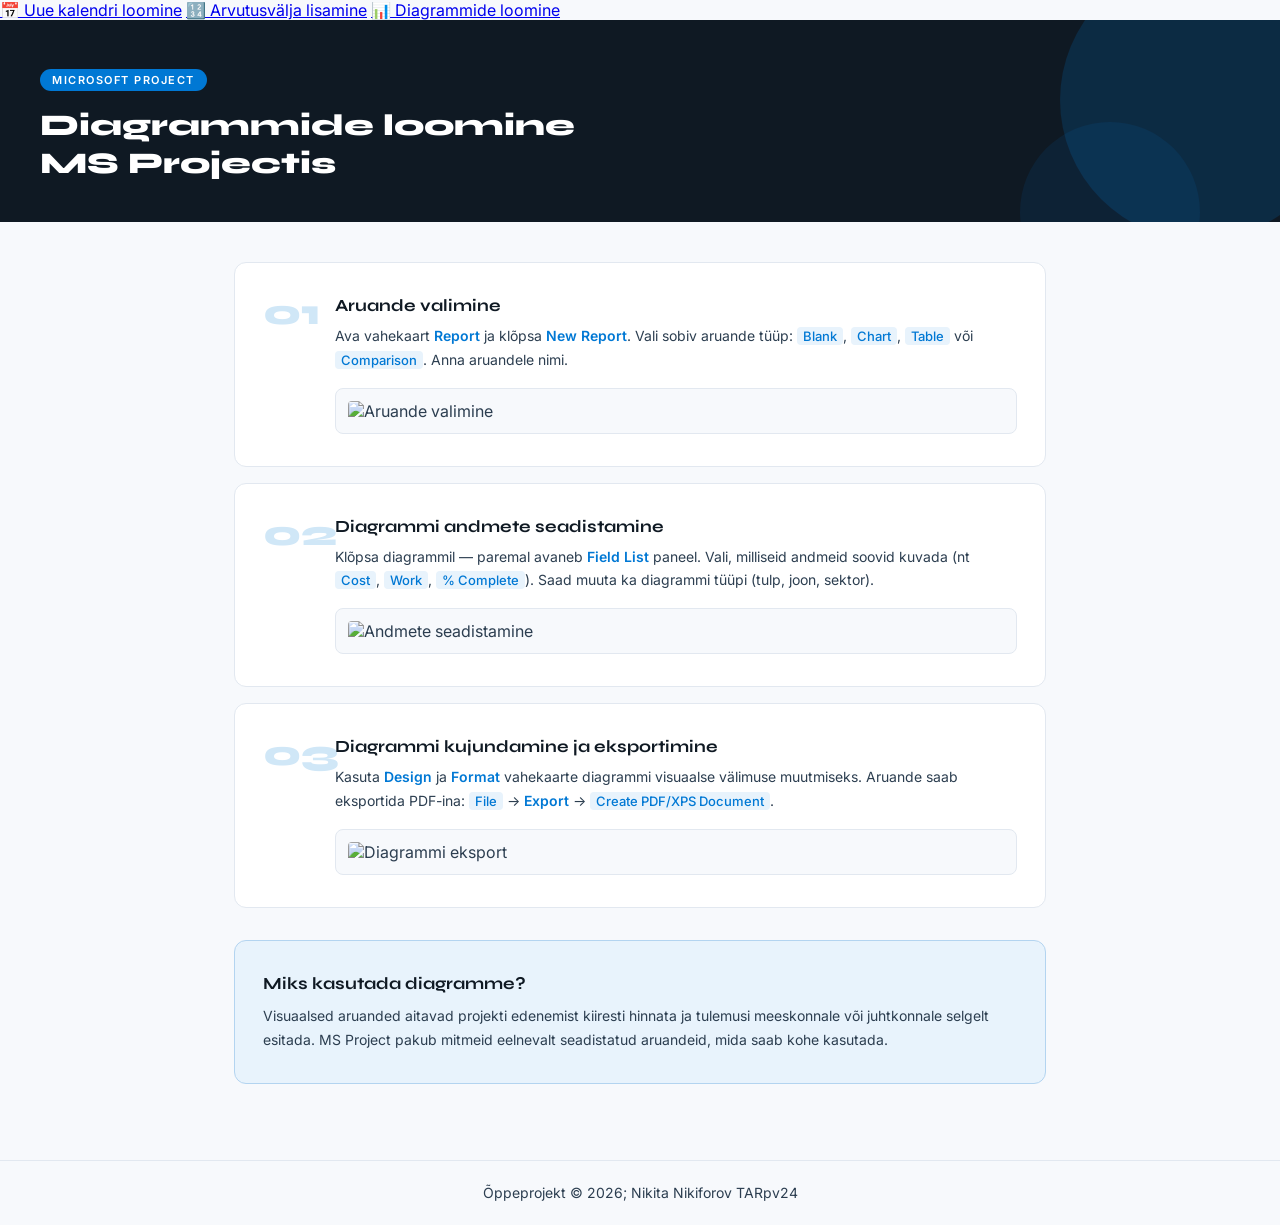
==== diagramm.html @ 7f4ee90f "Add files via upload" ====
<!DOCTYPE html>
<html lang="et">
<head>
  <meta charset="UTF-8">
  <meta name="viewport" content="width=device-width, initial-scale=1.0">
  <title>Diagrammid – MS Project juhend</title>
  <link rel="stylesheet" href="style.css">
</head>
<body>

<nav>
  <a href="index.html">📅 Uue kalendri loomine</a>
  <a href="valem.html">🔢 Arvutusvälja lisamine</a>
  <a href="diagramm.html" class="active">📊 Diagrammide loomine</a>
</nav>

<header>
  <div class="header-tag">Microsoft Project</div>
  <h1>Diagrammide loomine MS Projectis</h1>
</header>

<main>

  <section>
    <div class="step-num">01</div>
    <div class="step-content">
      <h2>Aruande valimine</h2>
      <p>Ava vahekaart <strong>Report</strong> ja klõpsa <strong>New Report</strong>. Vali sobiv aruande tüüp: <em>Blank</em>, <em>Chart</em>, <em>Table</em> või <em>Comparison</em>. Anna aruandele nimi.</p>
      <div class="img-box"><img src="img/diagramm1.png" alt="Aruande valimine"></div>
    </div>
  </section>

  <section>
    <div class="step-num">02</div>
    <div class="step-content">
      <h2>Diagrammi andmete seadistamine</h2>
      <p>Klõpsa diagrammil — paremal avaneb <strong>Field List</strong> paneel. Vali, milliseid andmeid soovid kuvada (nt <em>Cost</em>, <em>Work</em>, <em>% Complete</em>). Saad muuta ka diagrammi tüüpi (tulp, joon, sektor).</p>
      <div class="img-box"><img src="img/diagramm2.png" alt="Andmete seadistamine"></div>
    </div>
  </section>

  <section>
    <div class="step-num">03</div>
    <div class="step-content">
      <h2>Diagrammi kujundamine ja eksportimine</h2>
      <p>Kasuta <strong>Design</strong> ja <strong>Format</strong> vahekaarte diagrammi visuaalse välimuse muutmiseks. Aruande saab eksportida PDF-ina: <em>File</em> → <strong>Export</strong> → <em>Create PDF/XPS Document</em>.</p>
      <div class="img-box"><img src="img/diagramm3.png" alt="Diagrammi eksport"></div>
    </div>
  </section>

  <section class="summary">
    <h2>Miks kasutada diagramme?</h2>
    <p>Visuaalsed aruanded aitavad projekti edenemist kiiresti hinnata ja tulemusi meeskonnale või juhtkonnale selgelt esitada. MS Project pakub mitmeid eelnevalt seadistatud aruandeid, mida saab kohe kasutada.</p>
  </section>

</main>

<footer>
  <p>Õppeprojekt &copy; 2026; Nikita Nikiforov TARpv24</p>
</footer>

</body>
</html>
---- style.css ----
@import url('https://fonts.googleapis.com/css2?family=Inter:wght@400;500;600&family=Syne:wght@700;800&display=swap');

:root {
    --blue: #0078d4;
    --blue-light: #e8f3fc;
    --dark: #0f1923;
    --text: #2c3e50;
    --muted: #7f8c9a;
    --border: #e2e8f0;
    --bg: #f7f9fc;
}

* {
    box-sizing: border-box;
    margin: 0;
    padding: 0;
}

body {
    font-family: 'Inter', sans-serif;
    background: var(--bg);
    color: var(--text);
    min-height: 100vh;
}

/* HEADER */
header {
    background: var(--dark);
    color: #fff;
    padding: 48px 40px 40px;
    position: relative;
    overflow: hidden;
}

header::before {
    content: '';
    position: absolute;
    top: -60px;
    right: -60px;
    width: 280px;
    height: 280px;
    border-radius: 50%;
    background: rgba(0, 120, 212, 0.18);
}

header::after {
    content: '';
    position: absolute;
    bottom: -80px;
    right: 80px;
    width: 180px;
    height: 180px;
    border-radius: 50%;
    background: rgba(0, 120, 212, 0.1);
}

.header-tag {
    display: inline-block;
    background: var(--blue);
    color: #fff;
    font-size: 11px;
    font-weight: 600;
    letter-spacing: 1.5px;
    text-transform: uppercase;
    padding: 4px 12px;
    border-radius: 20px;
    margin-bottom: 16px;
}

header h1 {
    font-family: 'Syne', sans-serif;
    font-size: 30px;
    font-weight: 800;
    line-height: 1.25;
    max-width: 540px;
    position: relative;
    z-index: 1;
}

.author {
    margin-top: 14px;
    font-size: 13px;
    color: rgba(255,255,255,0.45);
    position: relative;
    z-index: 1;
}

/* MAIN */
main {
    max-width: 860px;
    margin: 0 auto;
    padding: 40px 24px 60px;
}

/* STEP SECTIONS */
section {
    display: flex;
    gap: 20px;
    align-items: flex-start;
    background: #fff;
    border: 1px solid var(--border);
    border-radius: 12px;
    padding: 32px 28px;
    margin-bottom: 16px;
    transition: box-shadow 0.2s, border-color 0.2s;
}

section:hover {
    box-shadow: 0 4px 20px rgba(0,0,0,0.07);
    border-color: #c8dff5;
}

section.summary {
    display: block;
    background: var(--blue-light);
    border-color: #b3d4f0;
    margin-top: 32px;
}

.step-num {
    font-family: 'Syne', sans-serif;
    font-size: 36px;
    font-weight: 800;
    color: #d0e7f7;
    line-height: 1;
    flex-shrink: 0;
    width: 52px;
    user-select: none;
}

.step-content {
    flex: 1;
}

h2 {
    font-family: 'Syne', sans-serif;
    font-size: 17px;
    font-weight: 700;
    color: var(--dark);
    margin-bottom: 8px;
}

p {
    font-size: 14px;
    line-height: 1.7;
    color: var(--text);
}

strong {
    color: var(--blue);
    font-weight: 600;
}

em {
    font-style: normal;
    background: var(--blue-light);
    color: var(--blue);
    padding: 1px 6px;
    border-radius: 4px;
    font-size: 13px;
    font-weight: 500;
}

.img-box {
    margin-top: 16px;
    background: var(--bg);
    border: 1px solid var(--border);
    border-radius: 8px;
    padding: 12px;
    width: 100%;
}

.img-box img {
    display: block;
    width: 100%;
    height: auto;
    border-radius: 4px;
}

/* SUMMARY */
.summary h2 {
    margin-bottom: 10px;
}

/* FOOTER */
footer {
    text-align: center;
    padding: 20px;
    font-size: 12px;
    color: var(--muted);
    border-top: 1px solid var(--border);
}
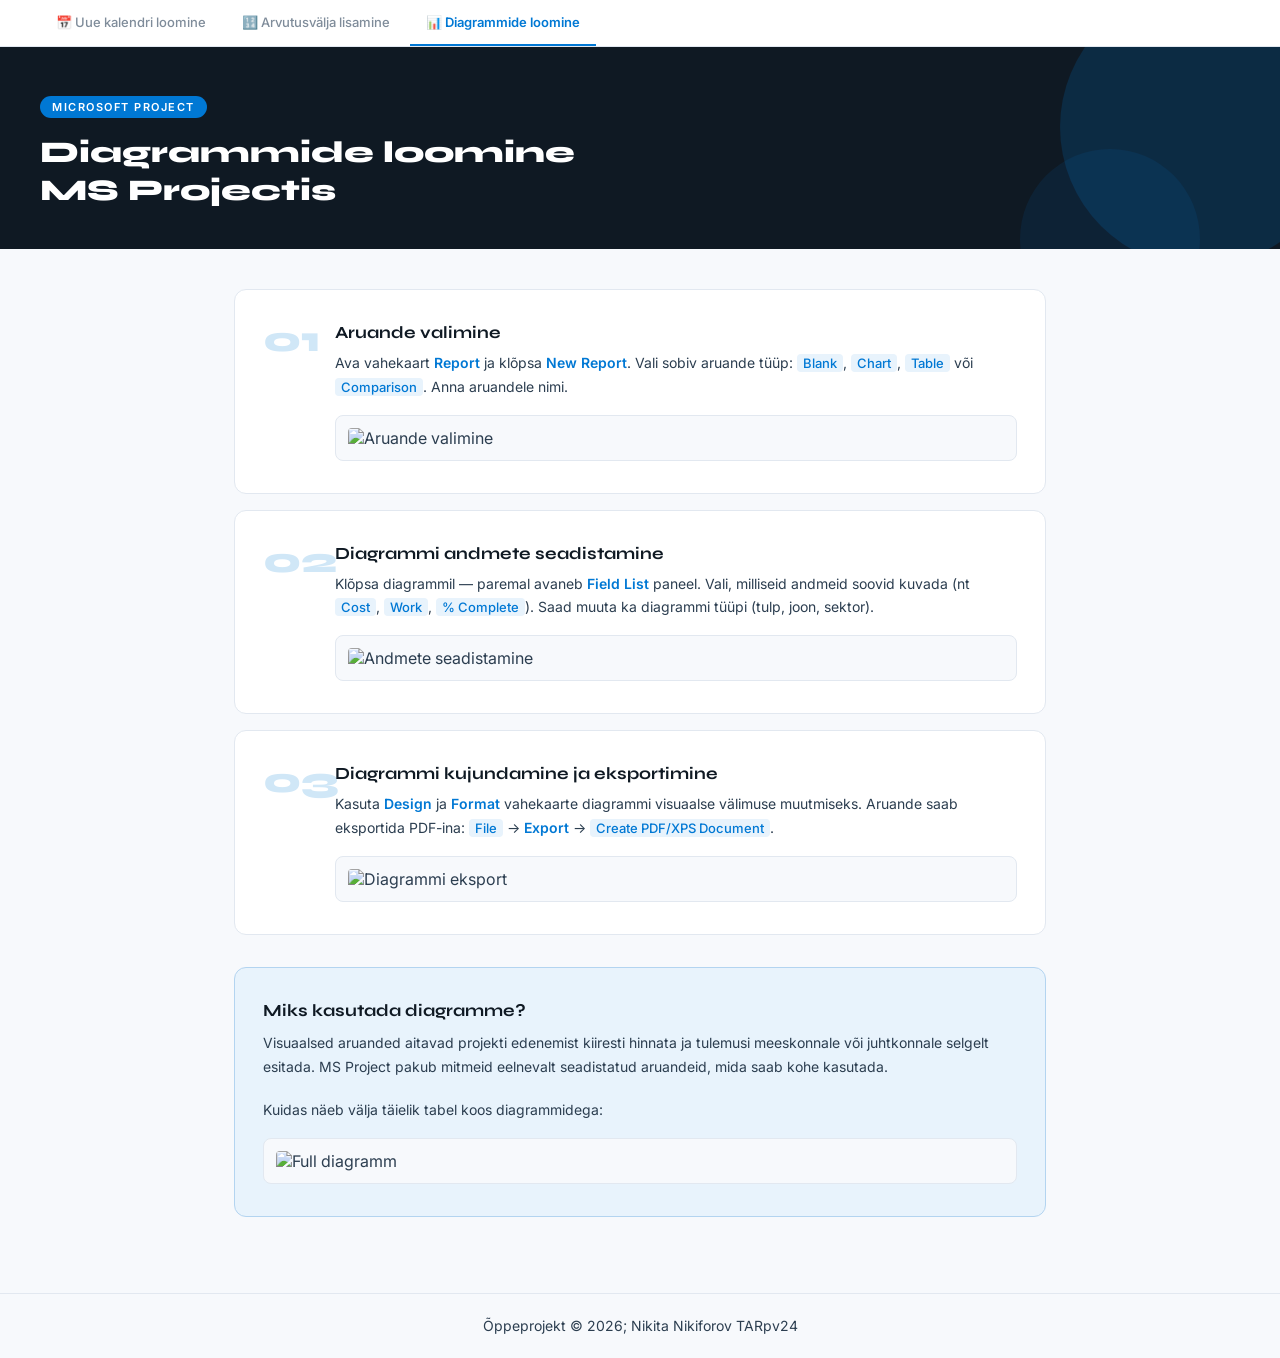
==== commit 275206f2: "Update diagramm.html with full diagram section Added a new section with a full diagram example." ====
--- a/diagramm.html
+++ b/diagramm.html
@@ -51,6 +51,8 @@
   <section class="summary">
     <h2>Miks kasutada diagramme?</h2>
     <p>Visuaalsed aruanded aitavad projekti edenemist kiiresti hinnata ja tulemusi meeskonnale või juhtkonnale selgelt esitada. MS Project pakub mitmeid eelnevalt seadistatud aruandeid, mida saab kohe kasutada.</p>
+    <br><p>Kuidas näeb välja täielik tabel koos diagrammidega:</p>
+    <div class="img-box"><img src="img/diagramm4.png" alt="Full diagramm"></div>
   </section>
 
 </main>
@@ -60,4 +62,4 @@
 </footer>
 
 </body>
-</html>+</html>
--- a/style.css
+++ b/style.css
@@ -23,7 +23,39 @@
     min-height: 100vh;
 }
 
-/* HEADER */
+/* ── NAV ── */
+nav {
+    background: #fff;
+    border-bottom: 1px solid var(--border);
+    padding: 0 40px;
+    display: flex;
+    align-items: center;
+    gap: 4px;
+}
+
+nav a {
+    display: inline-block;
+    padding: 14px 16px;
+    font-size: 13px;
+    font-weight: 500;
+    color: var(--muted);
+    text-decoration: none;
+    border-bottom: 2px solid transparent;
+    transition: color 0.15s, border-color 0.15s;
+    white-space: nowrap;
+}
+
+nav a:hover {
+    color: var(--blue);
+}
+
+nav a.active {
+    color: var(--blue);
+    border-bottom-color: var(--blue);
+    font-weight: 600;
+}
+
+/* ── HEADER ── */
 header {
     background: var(--dark);
     color: #fff;
@@ -72,7 +104,7 @@
     font-size: 30px;
     font-weight: 800;
     line-height: 1.25;
-    max-width: 540px;
+    max-width: 600px;
     position: relative;
     z-index: 1;
 }
@@ -85,14 +117,14 @@
     z-index: 1;
 }
 
-/* MAIN */
+/* ── MAIN ── */
 main {
     max-width: 860px;
     margin: 0 auto;
     padding: 40px 24px 60px;
 }
 
-/* STEP SECTIONS */
+/* ── SECTIONS ── */
 section {
     display: flex;
     gap: 20px;
@@ -161,6 +193,7 @@
     font-weight: 500;
 }
 
+/* ── IMAGE BOX ── */
 .img-box {
     margin-top: 16px;
     background: var(--bg);
@@ -177,12 +210,12 @@
     border-radius: 4px;
 }
 
-/* SUMMARY */
+/* ── SUMMARY ── */
 .summary h2 {
     margin-bottom: 10px;
 }
 
-/* FOOTER */
+/* ── FOOTER ── */
 footer {
     text-align: center;
     padding: 20px;
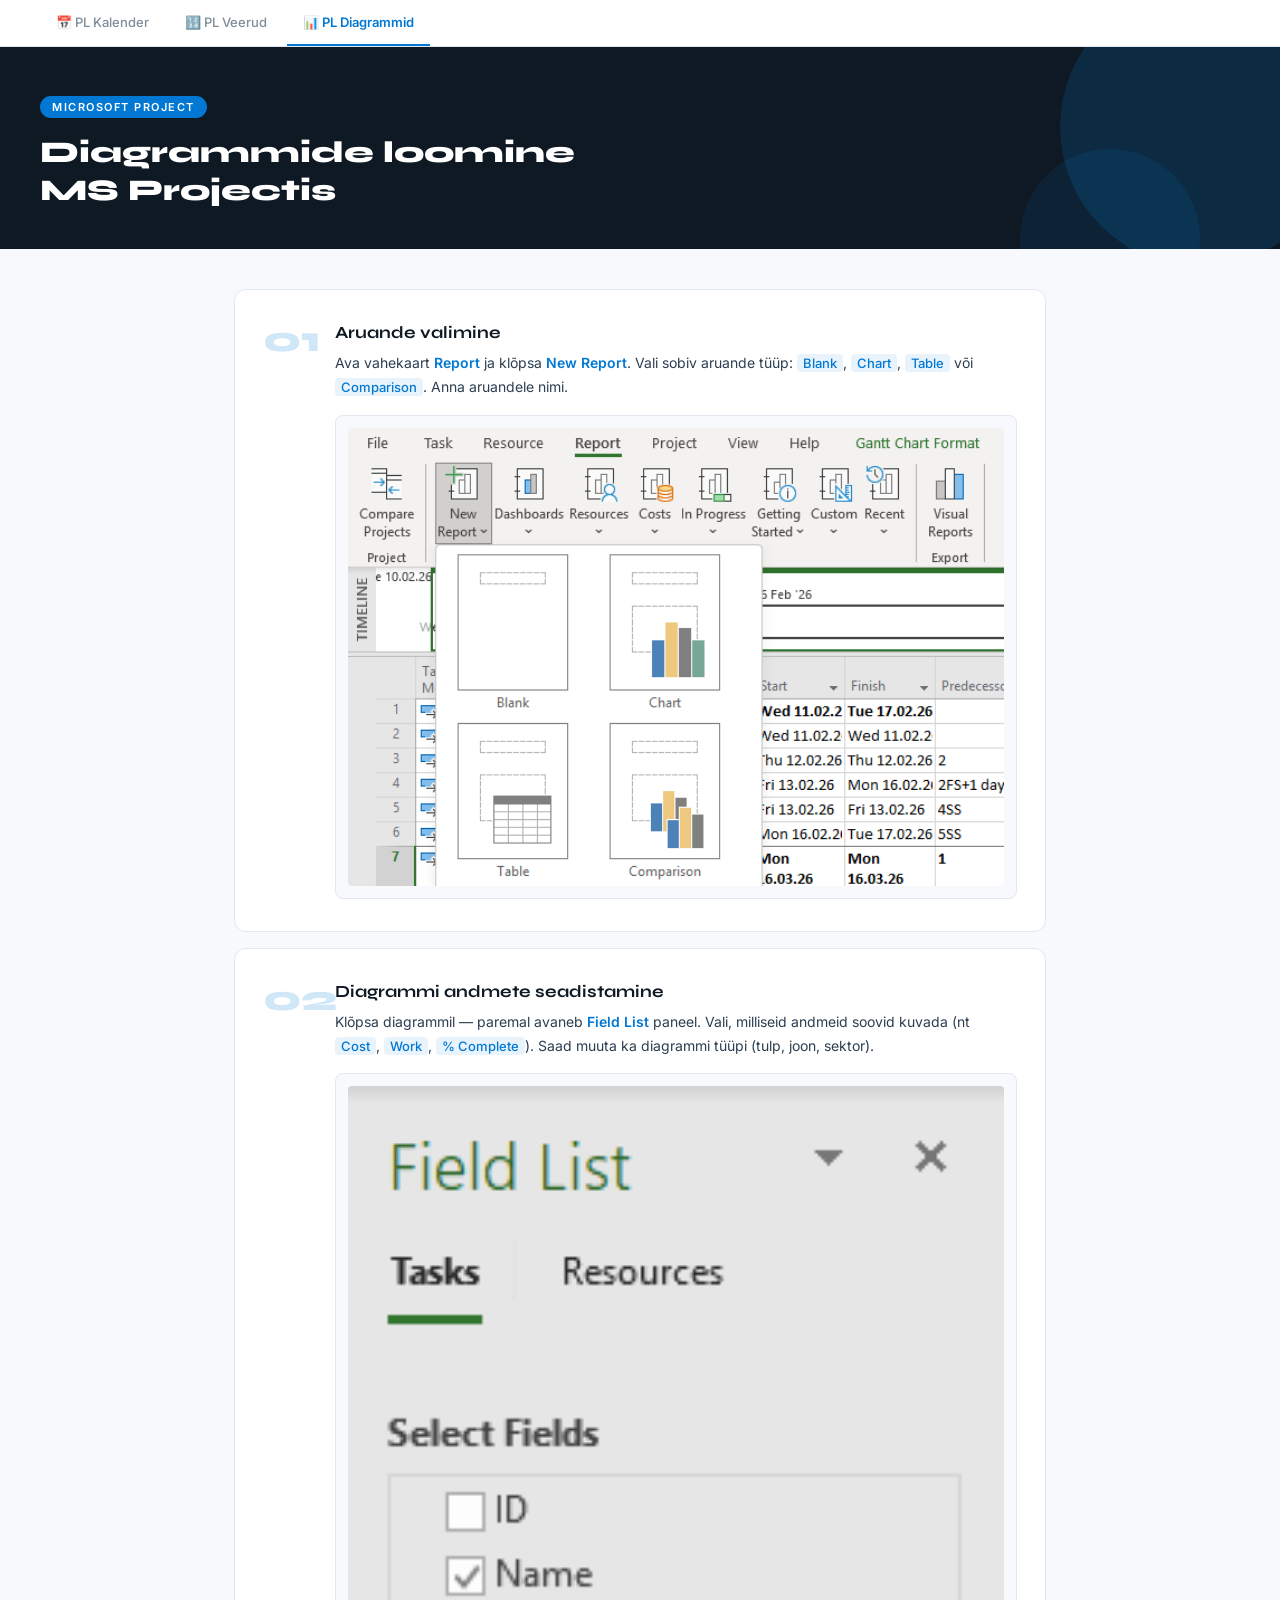
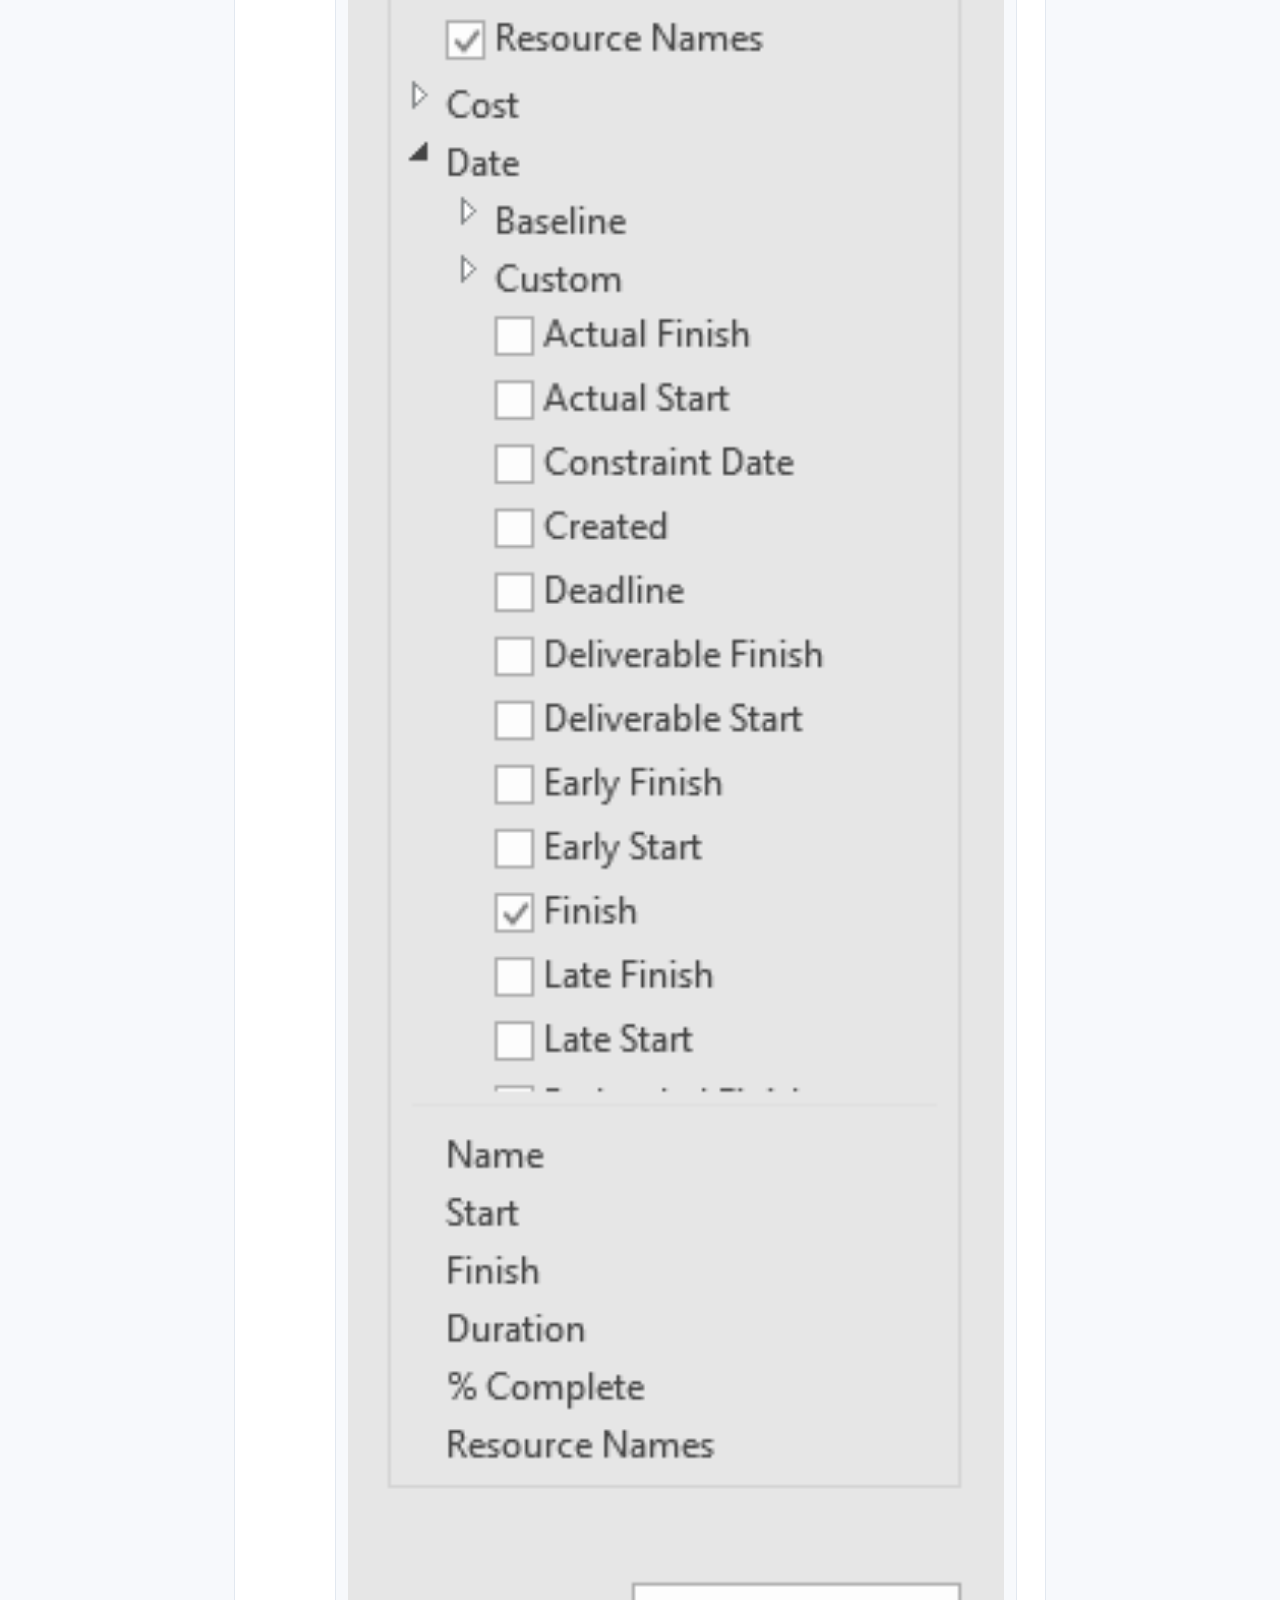
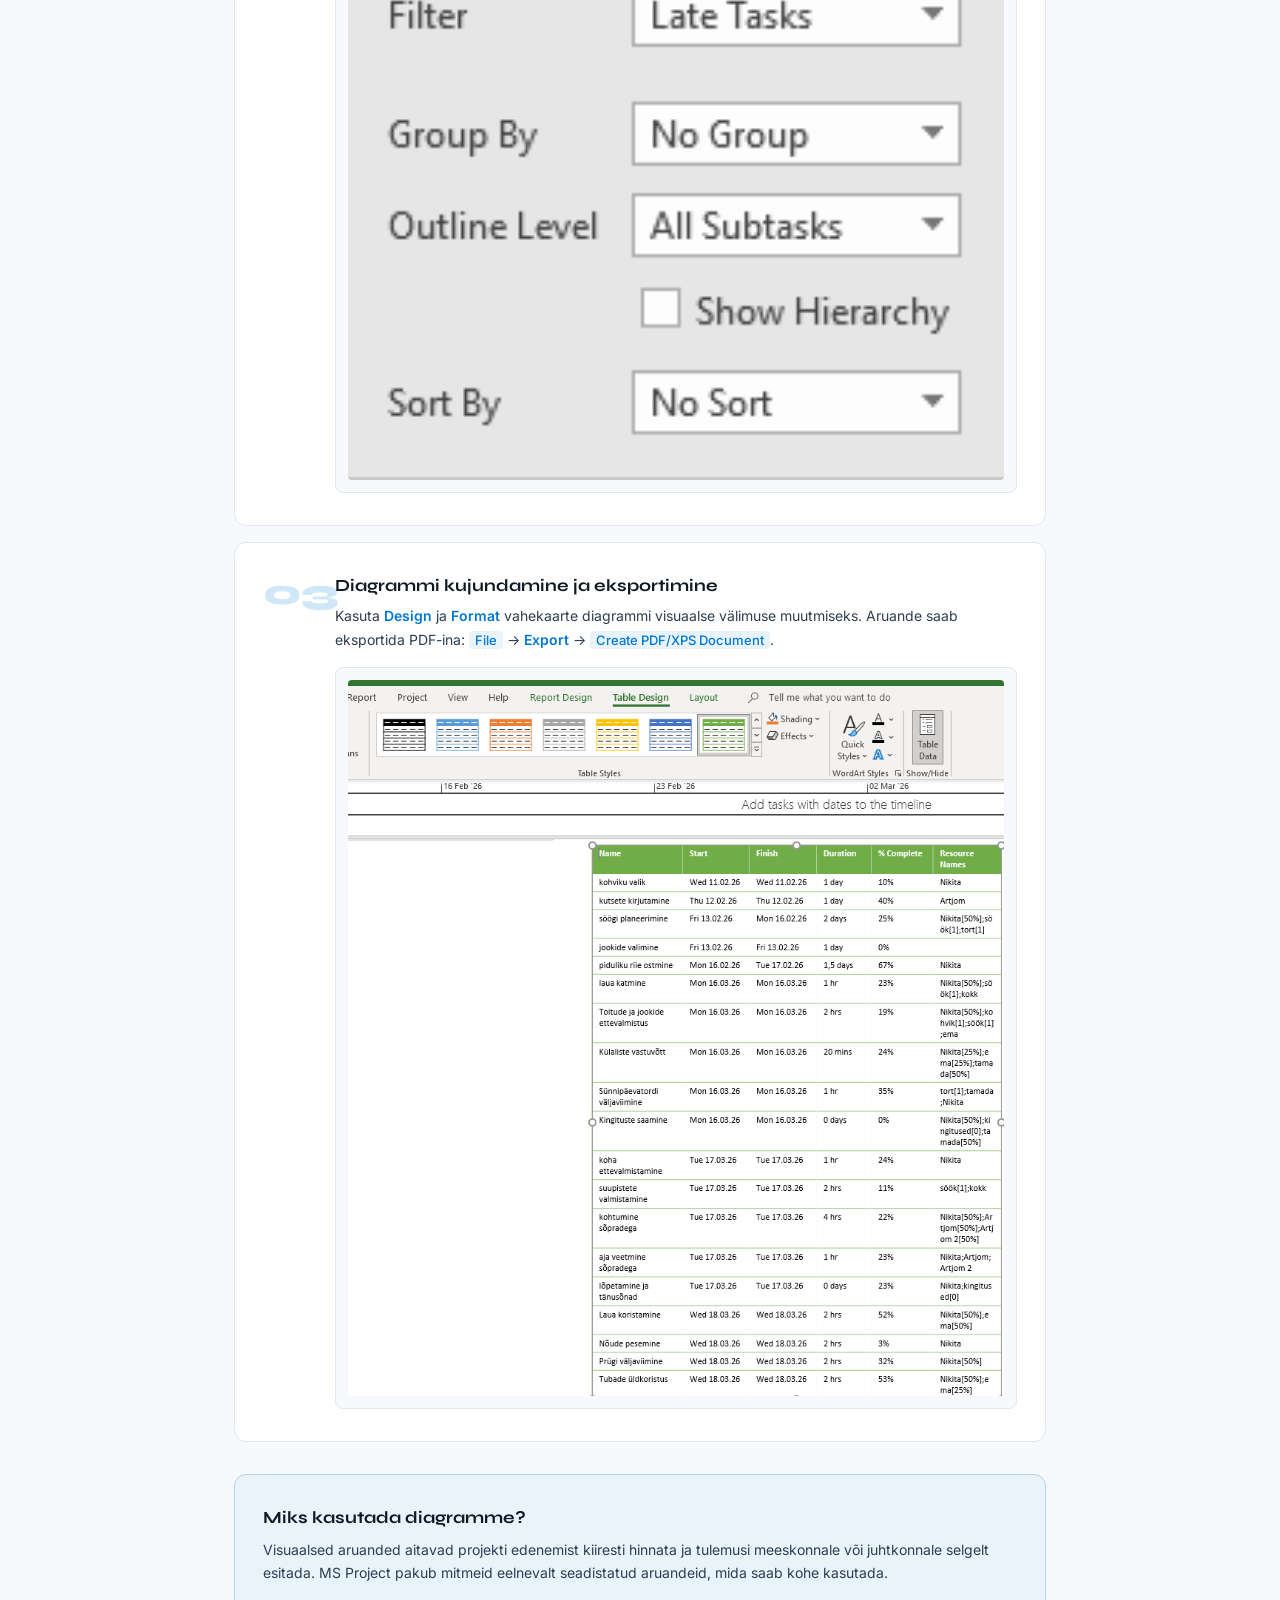
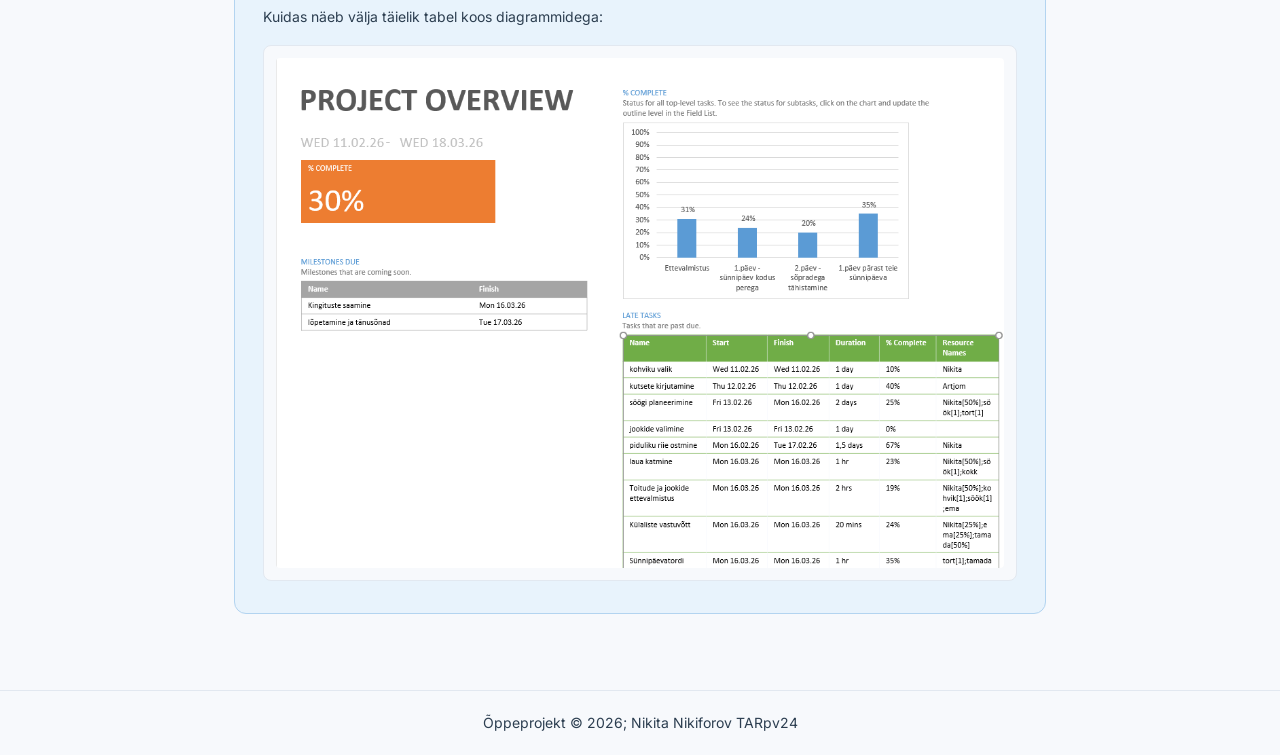
==== commit b59b23ba: "Update navigation links and content in diagramm.html" ====
--- a/diagramm.html
+++ b/diagramm.html
@@ -9,11 +9,10 @@
 <body>
 
 <nav>
-  <a href="index.html">📅 Uue kalendri loomine</a>
-  <a href="valem.html">🔢 Arvutusvälja lisamine</a>
-  <a href="diagramm.html" class="active">📊 Diagrammide loomine</a>
+  <a href="index.html">📅 PL Kalender</a>
+  <a href="valem.html" >🔢 PL Veerud</a>
+  <a href="diagramm.html" class="active">📊 PL Diagrammid</a>
 </nav>
-
 <header>
   <div class="header-tag">Microsoft Project</div>
   <h1>Diagrammide loomine MS Projectis</h1>
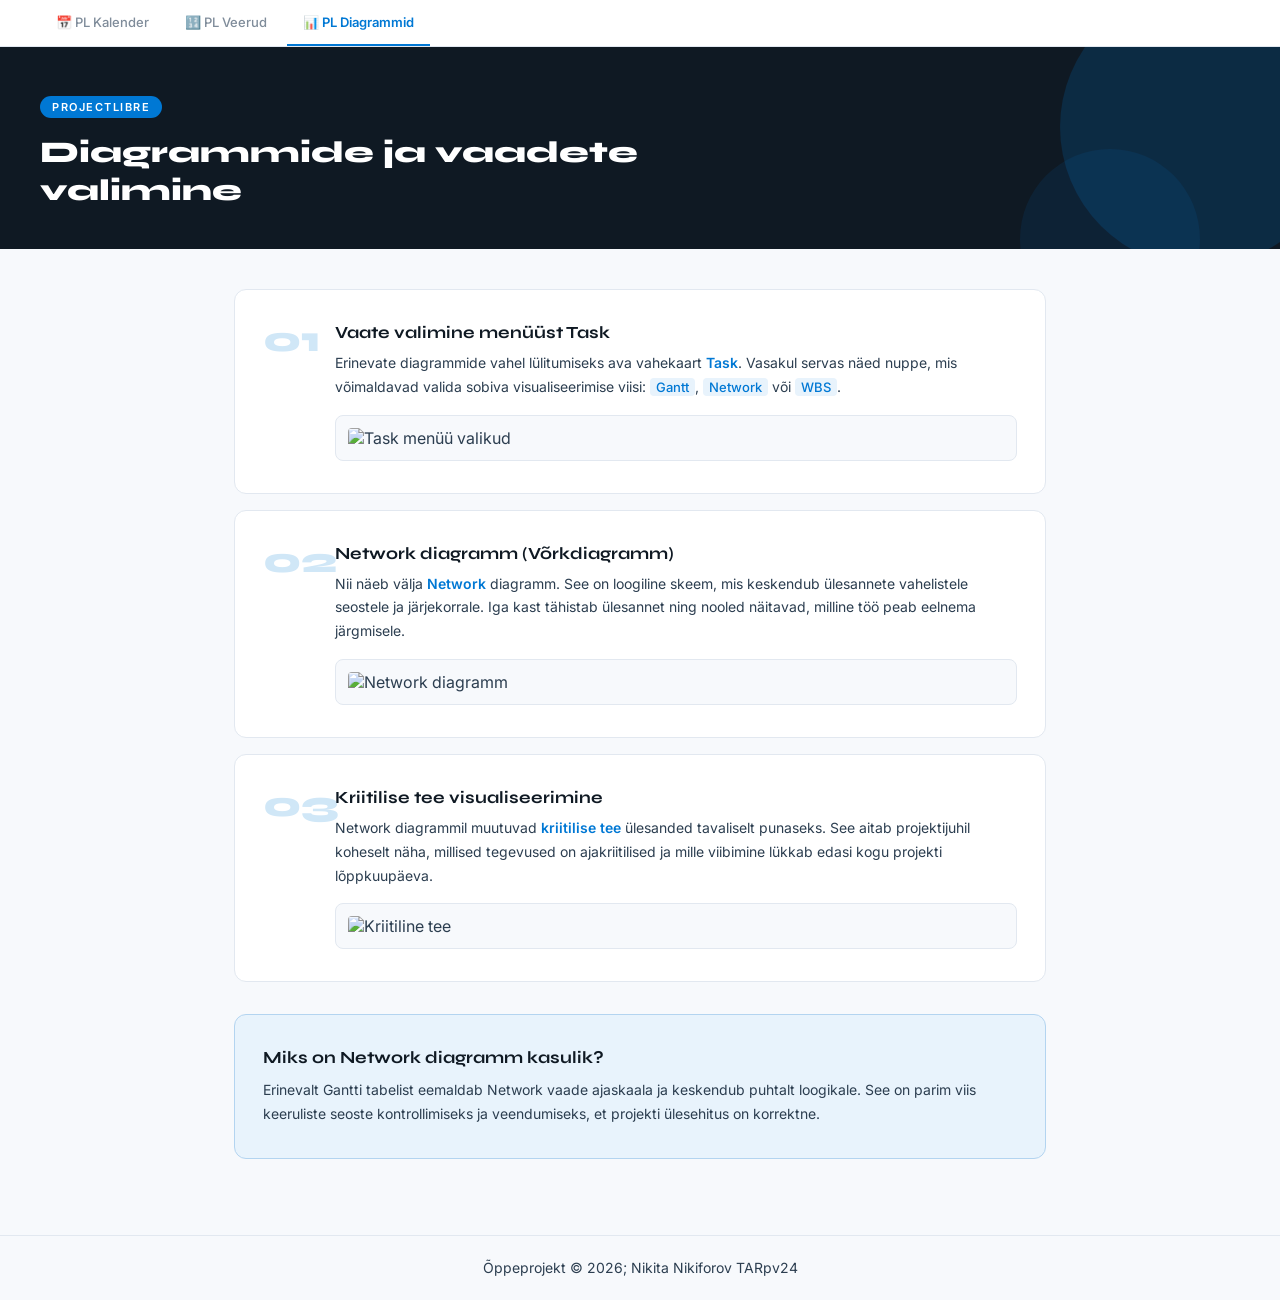
==== commit d4e3655e: "Update diagramm.html for ProjectLibre guidance" ====
--- a/diagramm.html
+++ b/diagramm.html
@@ -3,19 +3,20 @@
 <head>
   <meta charset="UTF-8">
   <meta name="viewport" content="width=device-width, initial-scale=1.0">
-  <title>Diagrammid – MS Project juhend</title>
+  <title>Diagrammid – ProjectLibre juhend</title>
   <link rel="stylesheet" href="style.css">
 </head>
 <body>
 
 <nav>
   <a href="index.html">📅 PL Kalender</a>
-  <a href="valem.html" >🔢 PL Veerud</a>
+  <a href="valem.html">🔢 PL Veerud</a>
   <a href="diagramm.html" class="active">📊 PL Diagrammid</a>
 </nav>
+
 <header>
-  <div class="header-tag">Microsoft Project</div>
-  <h1>Diagrammide loomine MS Projectis</h1>
+  <div class="header-tag">ProjectLibre</div>
+  <h1>Diagrammide ja vaadete valimine</h1>
 </header>
 
 <main>
@@ -23,35 +24,33 @@
   <section>
     <div class="step-num">01</div>
     <div class="step-content">
-      <h2>Aruande valimine</h2>
-      <p>Ava vahekaart <strong>Report</strong> ja klõpsa <strong>New Report</strong>. Vali sobiv aruande tüüp: <em>Blank</em>, <em>Chart</em>, <em>Table</em> või <em>Comparison</em>. Anna aruandele nimi.</p>
-      <div class="img-box"><img src="img/diagramm1.png" alt="Aruande valimine"></div>
+      <h2>Vaate valimine menüüst Task</h2>
+      <p>Erinevate diagrammide vahel lülitumiseks ava vahekaart <strong>Task</strong>. Vasakul servas näed nuppe, mis võimaldavad valida sobiva visualiseerimise viisi: <em>Gantt</em>, <em>Network</em> või <em>WBS</em>.</p>
+      <div class="img-box"><img src="img/pldiagramm1.png" alt="Task menüü valikud"></div>
     </div>
   </section>
 
   <section>
     <div class="step-num">02</div>
     <div class="step-content">
-      <h2>Diagrammi andmete seadistamine</h2>
-      <p>Klõpsa diagrammil — paremal avaneb <strong>Field List</strong> paneel. Vali, milliseid andmeid soovid kuvada (nt <em>Cost</em>, <em>Work</em>, <em>% Complete</em>). Saad muuta ka diagrammi tüüpi (tulp, joon, sektor).</p>
-      <div class="img-box"><img src="img/diagramm2.png" alt="Andmete seadistamine"></div>
+      <h2>Network diagramm (Võrkdiagramm)</h2>
+      <p>Nii näeb välja <strong>Network</strong> diagramm. See on loogiline skeem, mis keskendub ülesannete vahelistele seostele ja järjekorrale. Iga kast tähistab ülesannet ning nooled näitavad, milline töö peab eelnema järgmisele.</p>
+      <div class="img-box"><img src="img/pldiagramm2.png" alt="Network diagramm"></div>
     </div>
   </section>
 
   <section>
     <div class="step-num">03</div>
     <div class="step-content">
-      <h2>Diagrammi kujundamine ja eksportimine</h2>
-      <p>Kasuta <strong>Design</strong> ja <strong>Format</strong> vahekaarte diagrammi visuaalse välimuse muutmiseks. Aruande saab eksportida PDF-ina: <em>File</em> → <strong>Export</strong> → <em>Create PDF/XPS Document</em>.</p>
-      <div class="img-box"><img src="img/diagramm3.png" alt="Diagrammi eksport"></div>
+      <h2>Kriitilise tee visualiseerimine</h2>
+      <p>Network diagrammil muutuvad <strong>kriitilise tee</strong> ülesanded tavaliselt punaseks. See aitab projektijuhil koheselt näha, millised tegevused on ajakriitilised ja mille viibimine lükkab edasi kogu projekti lõppkuupäeva.</p>
+      <div class="img-box"><img src="img/pldiagramm3.png" alt="Kriitiline tee"></div>
     </div>
   </section>
 
   <section class="summary">
-    <h2>Miks kasutada diagramme?</h2>
-    <p>Visuaalsed aruanded aitavad projekti edenemist kiiresti hinnata ja tulemusi meeskonnale või juhtkonnale selgelt esitada. MS Project pakub mitmeid eelnevalt seadistatud aruandeid, mida saab kohe kasutada.</p>
-    <br><p>Kuidas näeb välja täielik tabel koos diagrammidega:</p>
-    <div class="img-box"><img src="img/diagramm4.png" alt="Full diagramm"></div>
+    <h2>Miks on Network diagramm kasulik?</h2>
+    <p>Erinevalt Gantti tabelist eemaldab Network vaade ajaskaala ja keskendub puhtalt loogikale. See on parim viis keeruliste seoste kontrollimiseks ja veendumiseks, et projekti ülesehitus on korrektne.</p>
   </section>
 
 </main>
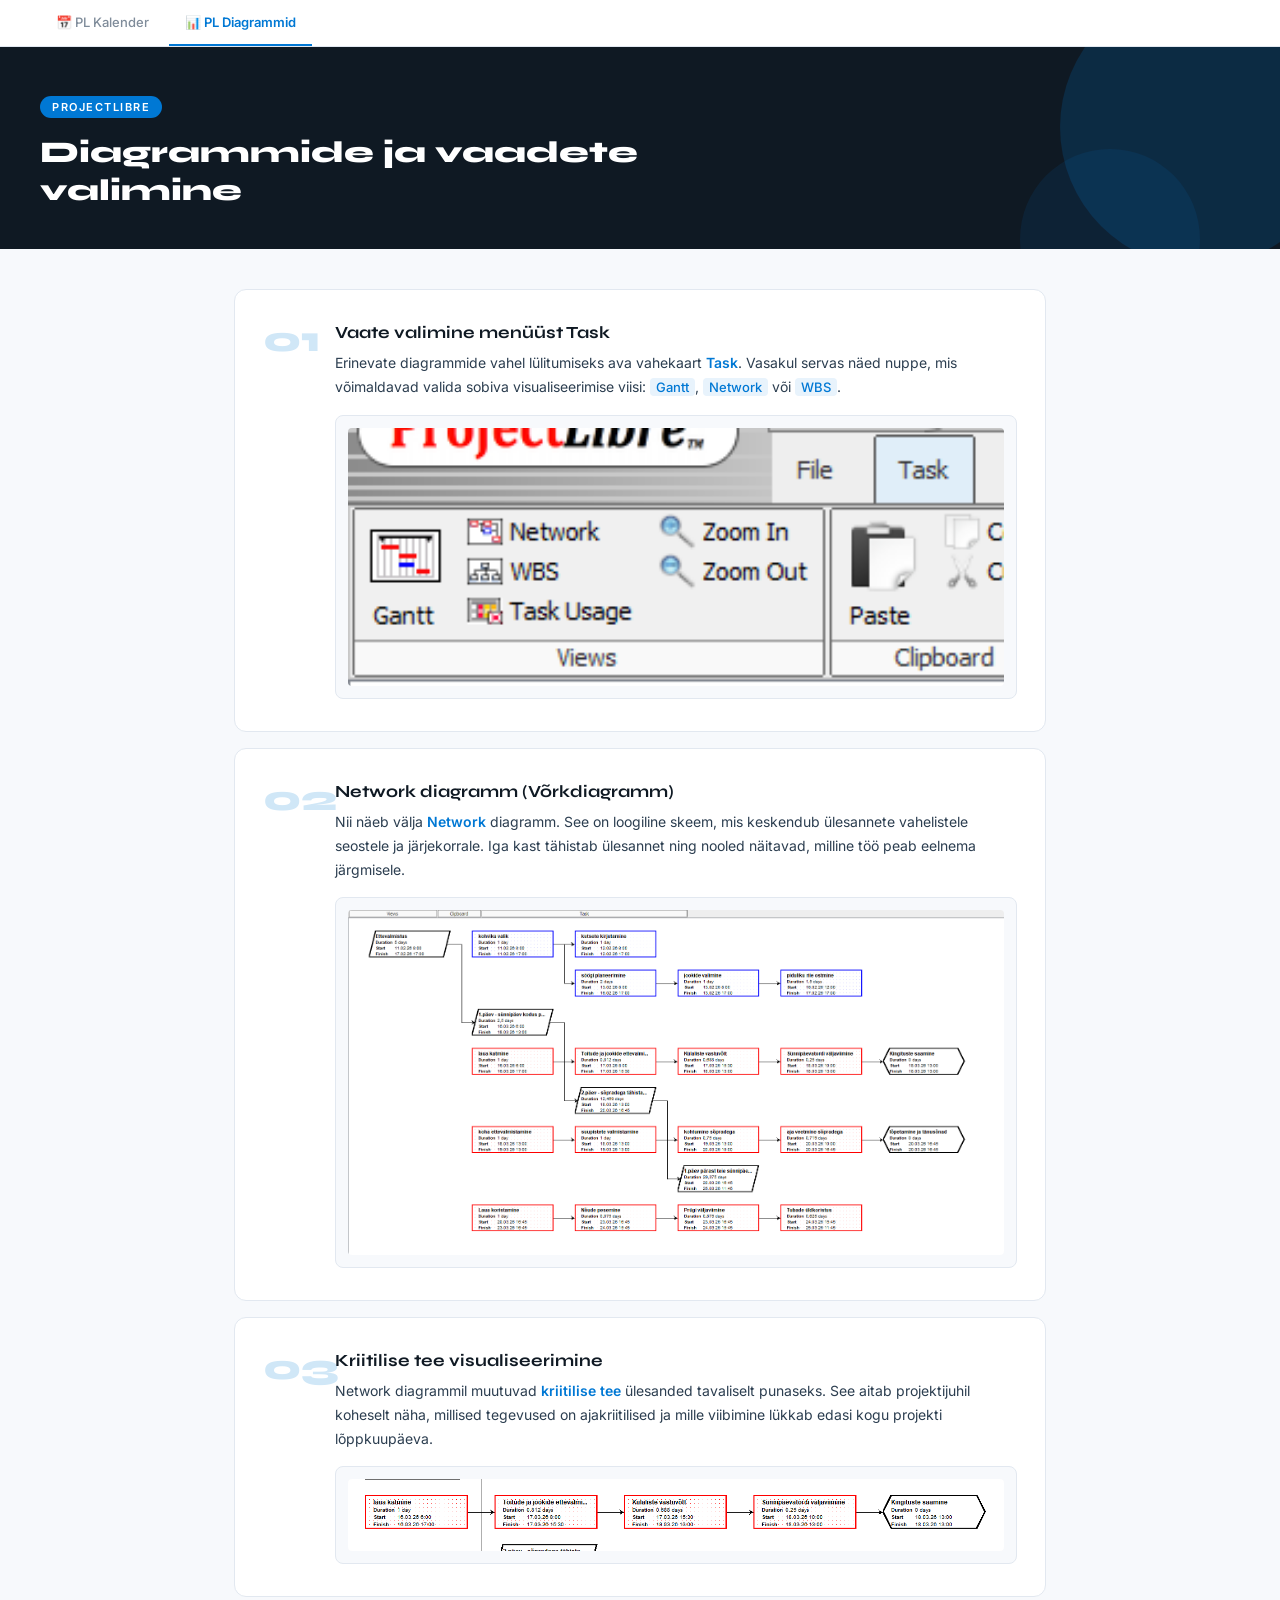
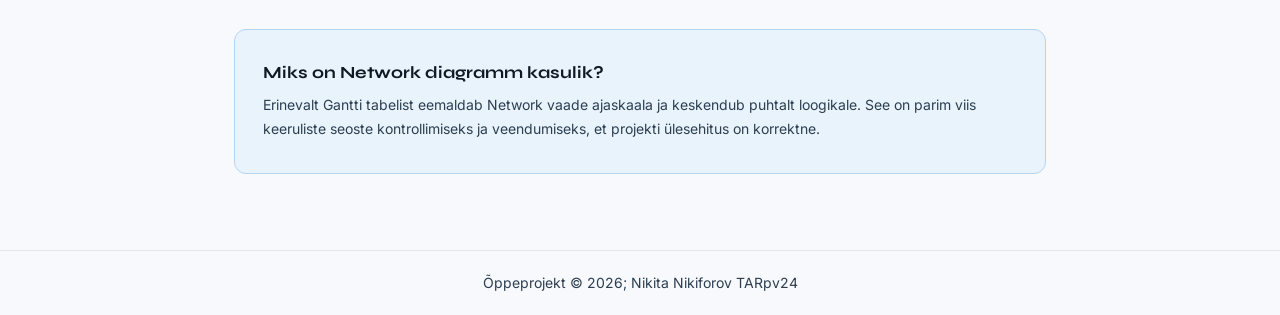
==== commit 8447ee94: "Fix HTML structure and remove unnecessary lines" ====
--- a/diagramm.html
+++ b/diagramm.html
@@ -10,7 +10,6 @@
 
 <nav>
   <a href="index.html">📅 PL Kalender</a>
-  <a href="valem.html">🔢 PL Veerud</a>
   <a href="diagramm.html" class="active">📊 PL Diagrammid</a>
 </nav>
 
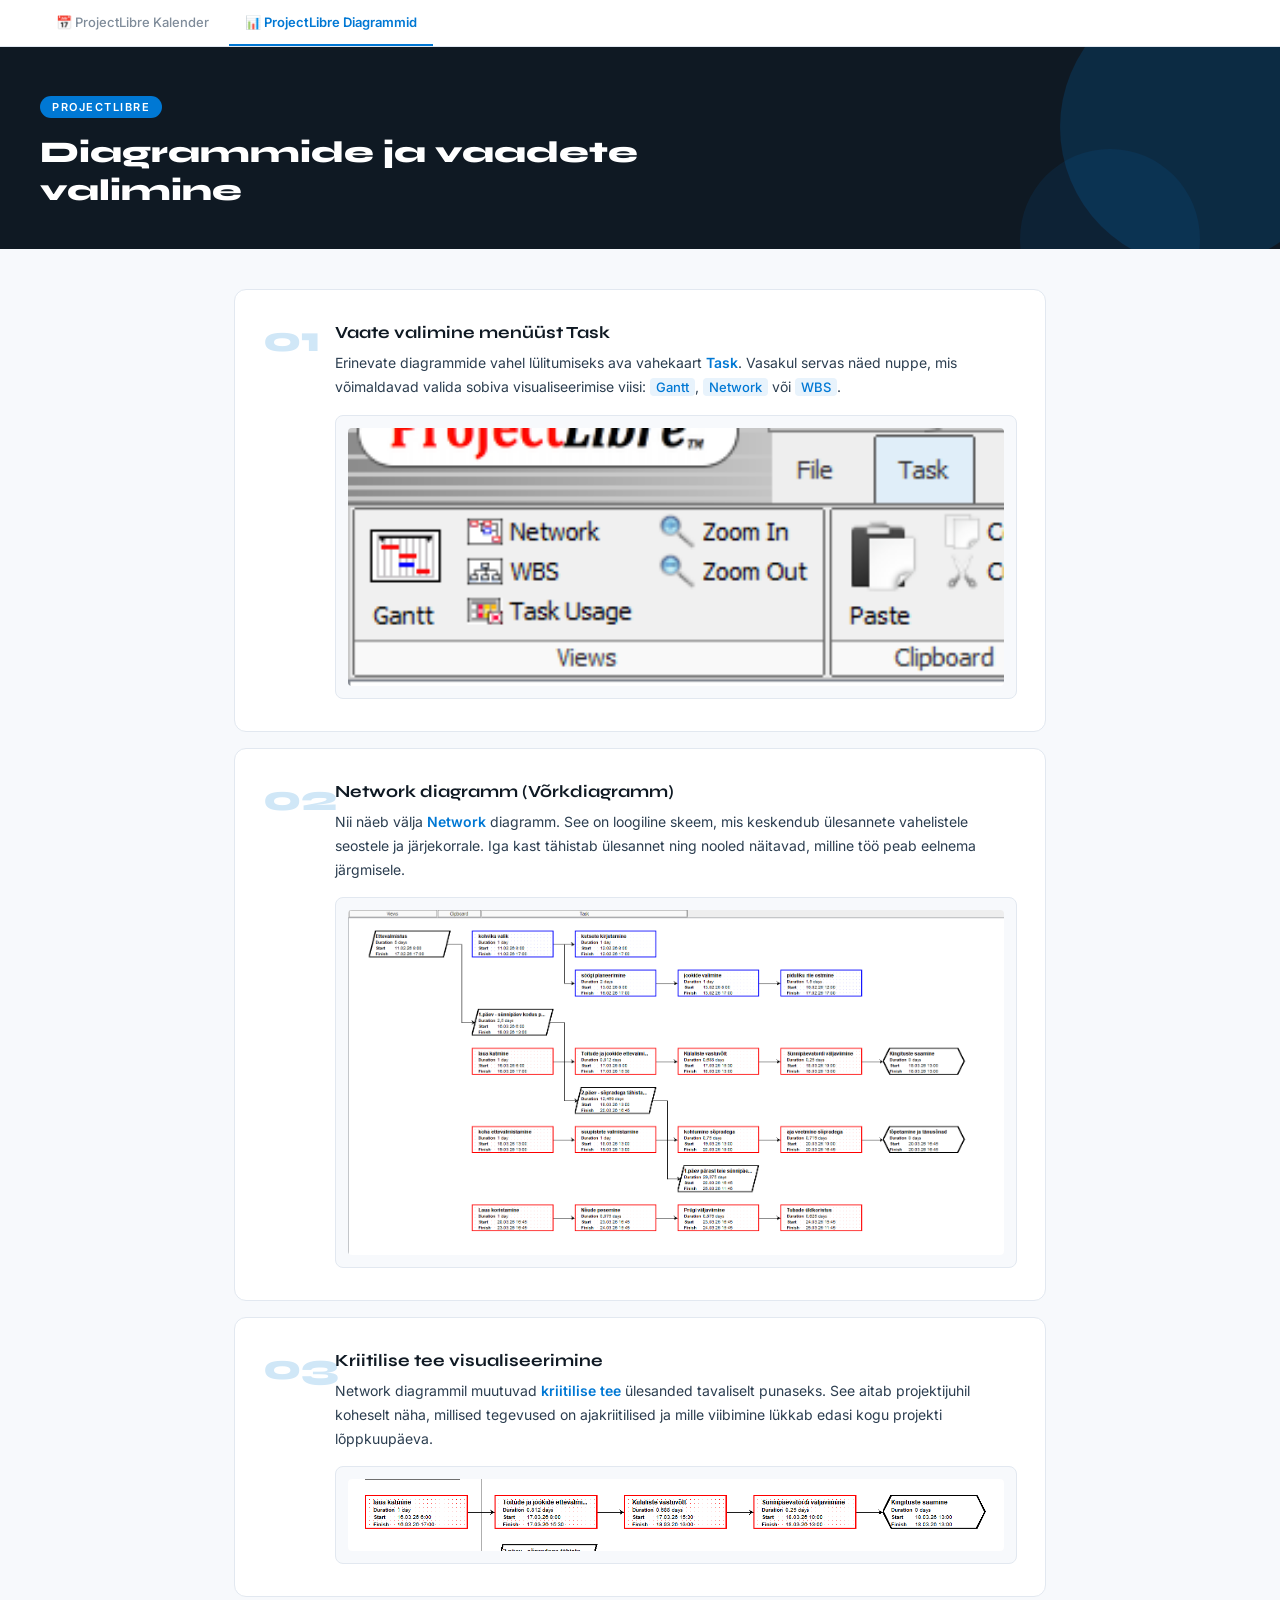
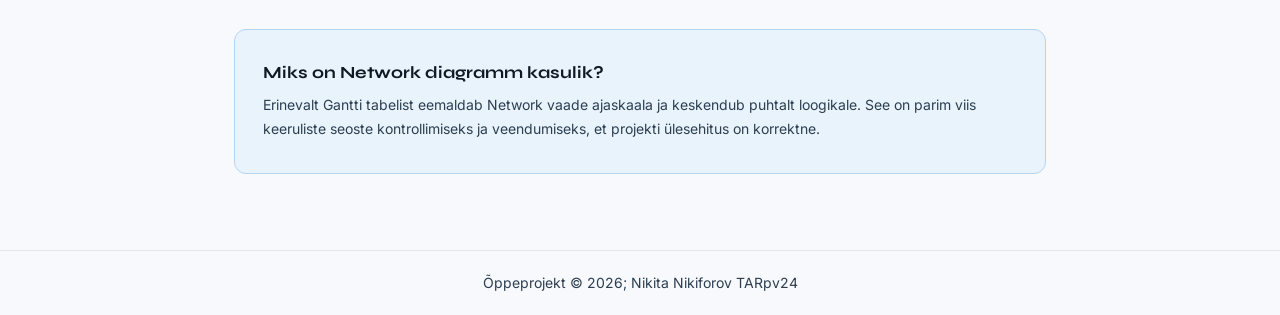
==== commit 16b1e533: "Fix HTML entities in diagramm.html" ====
--- a/diagramm.html
+++ b/diagramm.html
@@ -7,10 +7,10 @@
   <link rel="stylesheet" href="style.css">
 </head>
 <body>
-
+  
 <nav>
-  <a href="index.html">📅 PL Kalender</a>
-  <a href="diagramm.html" class="active">📊 PL Diagrammid</a>
+    <a href="index.html">📅 ProjectLibre Kalender</a>
+    <a href="diagramm.html" class="active">📊 ProjectLibre Diagrammid</a>
 </nav>
 
 <header>
